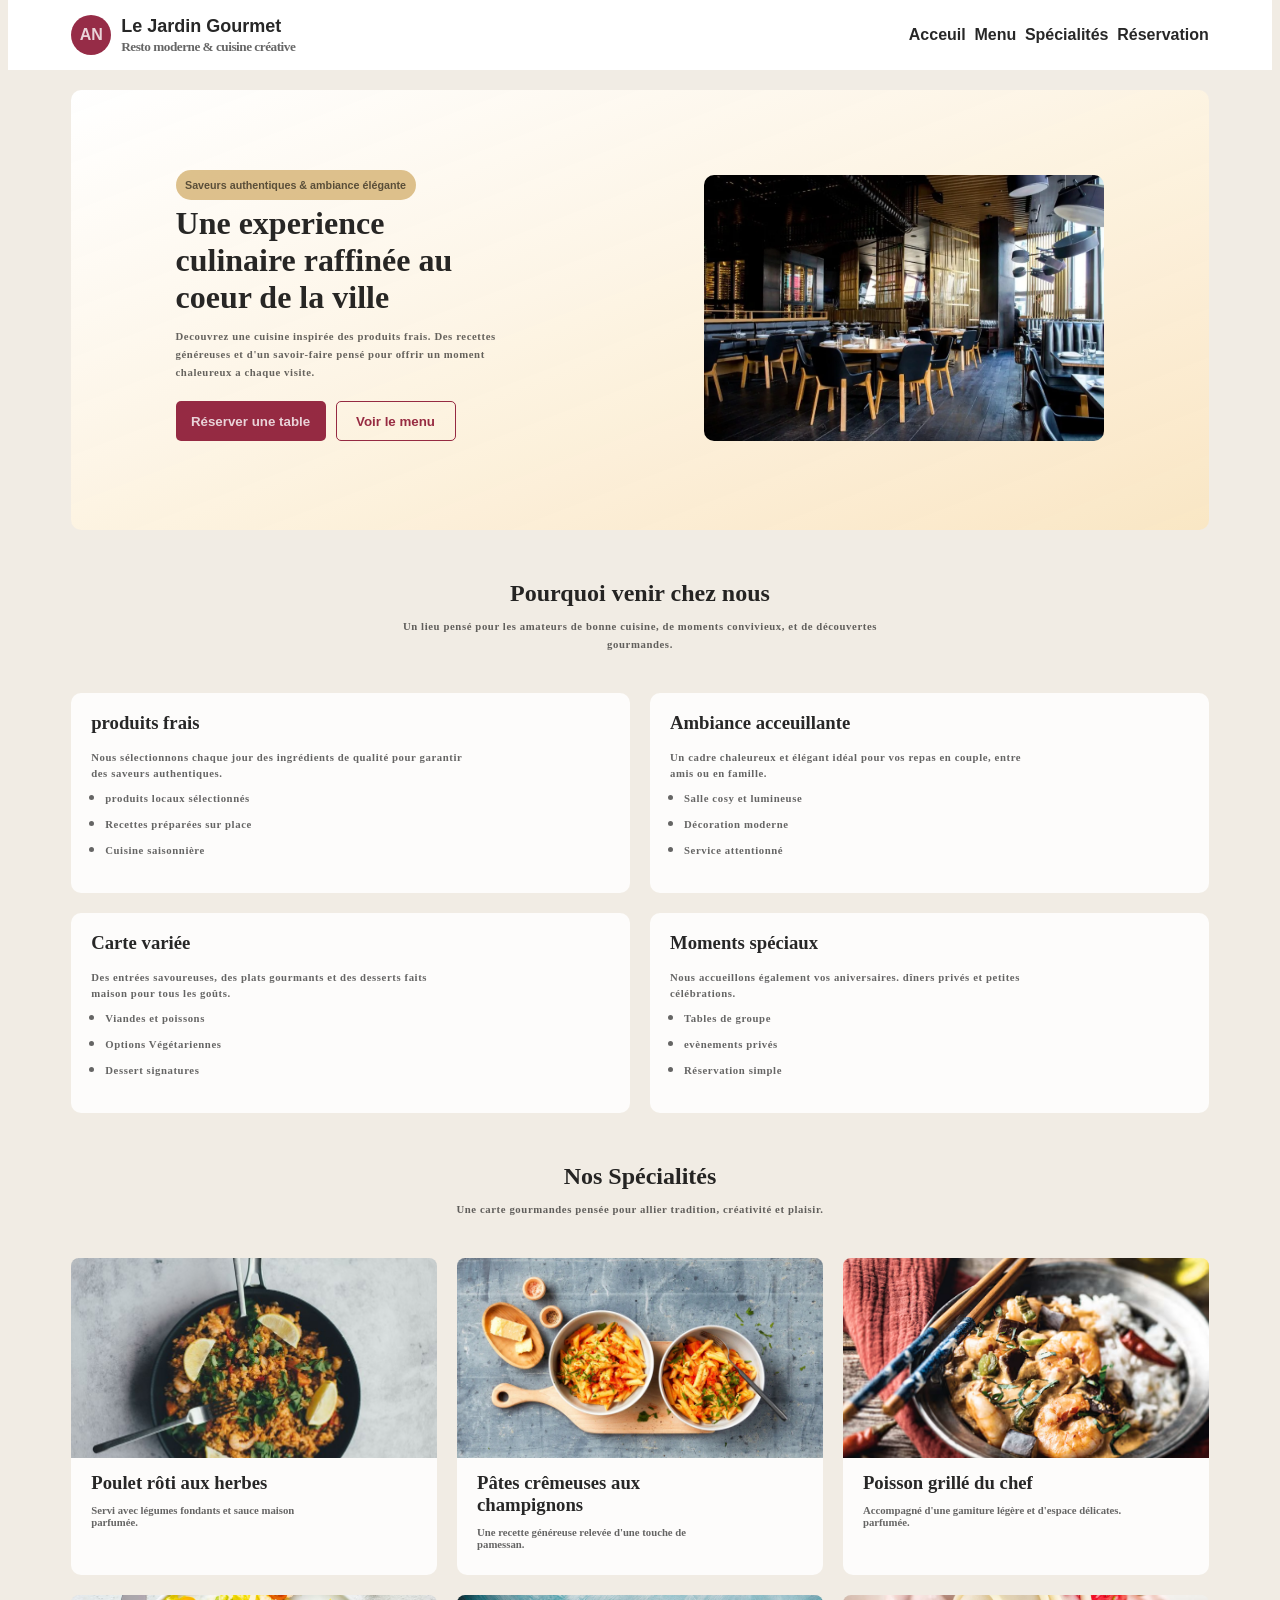
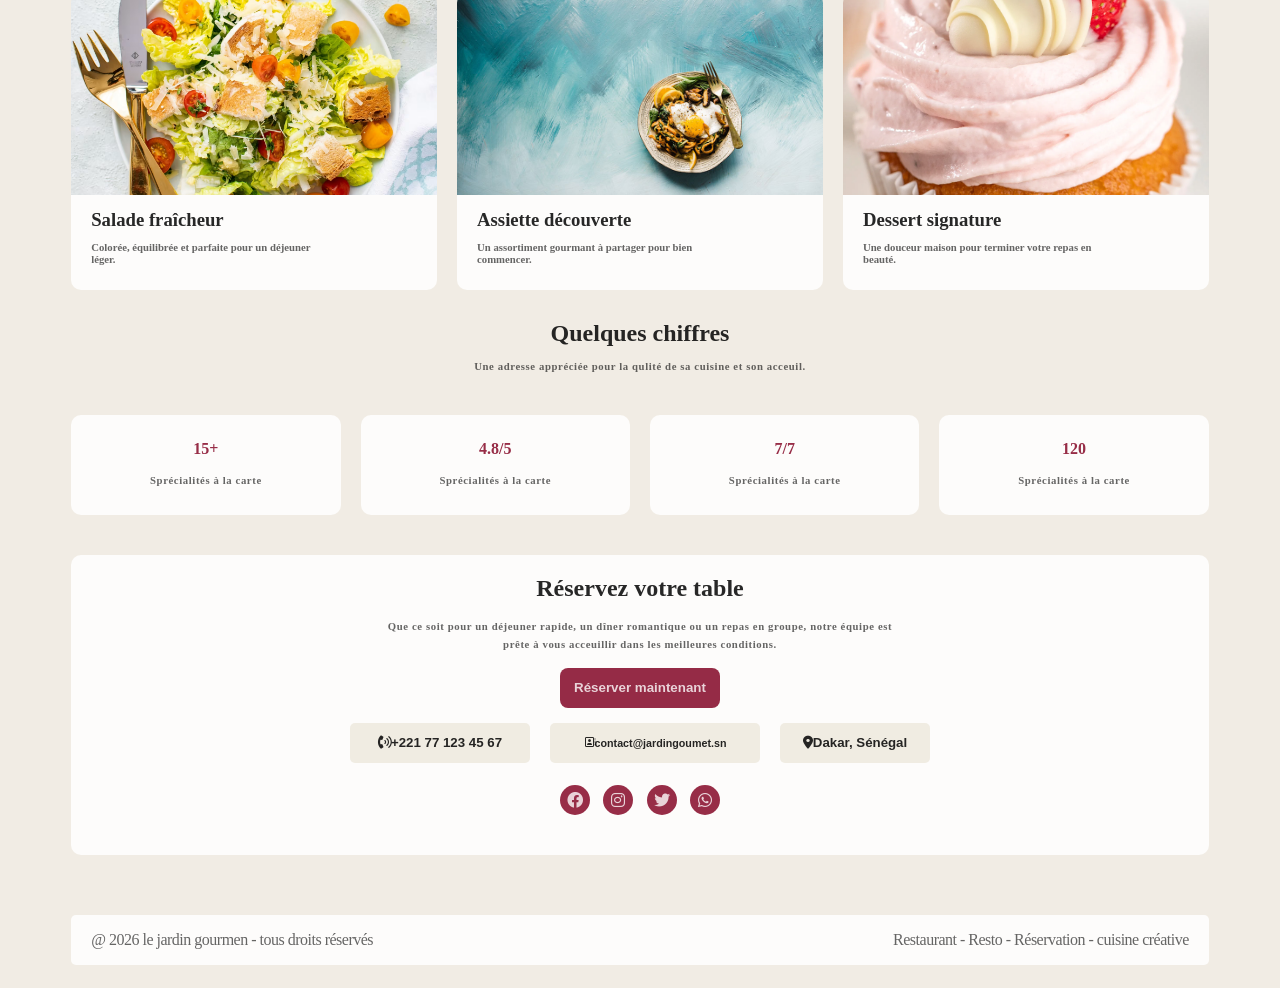
==== index.html @ 1af6edf1 "changement de nom de fichier à index" ====
<!DOCTYPE html>
<html lang="en">
<head>
    <meta charset="UTF-8">
    <meta name="viewport" content="width=device-width, initial-scale=1.0">
    <title>Document</title>
    <link rel="stylesheet" href="style.css">
    <link rel="stylesheet" href="https://cdnjs.cloudflare.com/ajax/libs/font-awesome/6.0.0/css/all.min.css">
</head>
<body class="dimension">
    <div class="continent">
        <header>
            <div class="logo">
                <div class="cercle">
                    AN
                </div>
                <div class="jardin">
                    <h1 class="grlogo">Le Jardin Gourmet</h1>
                    <h5 class="ptlogo">Resto moderne & cuisine créative</h5>
                </div>
            </div>
                <div class="somme4">
                    <div class="carre semiecrit">
                        <a href="#acceuilun" class="haut">Acceuil</a>
                    </div>
                    <div class="carre semiecrit">
                        <a href="#pourquoivenir" class="haut">Menu</a>
                    </div>
                    <div class="carre semiecrit">
                        <a href="#specialement" class="haut">Spécialités</a>
                    </div>
                    <div class="carre semiecrit">
                        <a href="#reservation" class="haut">Réservation</a>
                    </div>
                </div>
        </header>
    </div>
    <div class="lignedroite"></div>
    <div class="grandrec" id="acceuilun">
        <div class="experience">
            <h6 class="saveurs"> Saveurs authentiques & ambiance élégante </h6>
            <h1 class="culinaire">Une experience <br>culinaire raffinée au <br> coeur de la ville </h1>
            <h6 class="ptlogo Decouvrez">Decouvrez une cuisine inspirée des produits frais. Des recettes <br> généreuses et d'un savoir-faire pensé pour offrir un moment <br>chaleureux a chaque visite.</h6>
            <div class="button">
                <button id="table">Réserver une table</button>
                <button id="menu">Voir le menu</button>
            </div>
        </div>
        <div class="divimage1">
            <img src="/images/image1.webp" id="img1" alt="image1">
        </div>
    </div>
    <div class="petitrec">
        <h2 class="culinaire" id="pourquoivenir">Pourquoi venir chez nous</h2>
        <h6 class="ptlogo Decouvrez">Un lieu pensé pour les amateurs de bonne cuisine, de moments convivieux, et de découvertes <br> gourmandes.</h6>
    </div>
    <div class="tablegrid">
        <div class="recgrid">
            <h3 class="produits">produits frais</h3>
            <h6 class="nous Decouvrez ptlogo">Nous sélectionnons chaque jour des ingrédients de qualité pour garantir<br> des saveurs authentiques. </h6>
            <ul class="locaux Decouvrez ptlogo">
                <li><h6>produits locaux sélectionnés</h6></li>
                <li><h6>Recettes préparées sur place</h6></li>
                <li><h6>Cuisine saisonnière</h6></li>
            </ul>
        </div>
        <div class="recgrid">
            <h3 class="produits">Ambiance acceuillante</h3>
            <h6 class="nous Decouvrez ptlogo">Un cadre chaleureux et élégant idéal pour vos repas en couple, entre<br> amis ou en famille. </h6>
            <ul class="locaux Decouvrez ptlogo">
                <li><h6>Salle cosy et lumineuse</h6></li>
                <li><h6>Décoration moderne</h6></li>
                <li><h6>Service attentionné</h6></li>
            </ul>
        </div>
    </div>
    <div class="tablegrid recgrid2">
        <div class="recgrid">
            <h3 class="produits">Carte variée</h3>
            <h6 class="nous Decouvrez ptlogo">Des entrées savoureuses, des plats gourmants et des desserts faits<br> maison pour tous les goûts. </h6>
            <ul class="locaux Decouvrez ptlogo">
                <li><h6>Viandes et poissons</h6></li>
                <li><h6>Options Végétariennes</h6></li>
                <li><h6>Dessert signatures</h6></li>
            </ul>
        </div>
        <div class="recgrid">
            <h3 class="produits">Moments spéciaux</h3>
            <h6 class="nous Decouvrez ptlogo">Nous accueillons également vos aniversaires. dîners privés et petites<br> célébrations. </h6>
            <ul class="locaux Decouvrez ptlogo">
                <li><h6>Tables de groupe</h6></li>
                <li><h6>evènements privés</h6></li>
                <li><h6>Réservation simple</h6></li>
            </ul>
        </div>
    </div>
    <div class="petitrec" id="specialement">
        <h2 class="culinaire">Nos Spécialités</h2>
        <h6 class="ptlogo Decouvrez">Une carte gourmandes pensée pour allier tradition, créativité et plaisir.</h6>
    </div>
    <div class="troisgrid">
        <div class="rectrois">
            <div class="contientimage2">
                <img src="/images/image2.jpg" class="image2" alt="">
            </div>
            <div class="Poulet">
                <h3 id="roti">Poulet rôti aux herbes</h3>
                <h6 id="servi">Servi avec légumes fondants et sauce maison <br> parfumée.</h6>
            </div>
        </div>
        <div class="rectrois">
            <div class="contientimage2">
                <img src="/images/IMAGE3.webp" class="image2" alt="">
            </div>
            <div class="Poulet">
                <h3 id="roti">Pâtes crêmeuses aux <br> champignons</h3>
                <h6 id="servi">Une recette généreuse relevée d'une touche de <br> pamessan.</h6>
            </div>
        </div>
        <div class="rectrois">
            <div class="contientimage2">
                <img src="/images/image4.avif" class="image2" alt="">
            </div>
            <div class="Poulet">
                <h3 id="roti">Poisson grillé du chef</h3>
                <h6 id="servi">Accompagné d'une gamiture légère et d'espace délicates. <br> parfumée.</h6>
            </div>
        </div>
        <div class="rectrois">
            <div class="contientimage2">
                <img src="/images/image5.avif" class="image2" alt="">
            </div>
            <div class="Poulet">
                <h3 id="roti">Salade fraîcheur</h3>
                <h6 id="servi">Colorée, équilibrée et parfaite pour un déjeuner<br> léger.</h6>
            </div>
        </div>
        <div class="rectrois">
            <div class="contientimage2">
                <img src="/images/image6.jpg" class="image2" alt="">
            </div>
            <div class="Poulet">
                <h3 id="roti">Assiette découverte</h3>
                <h6 id="servi">Un assortiment gourmant à partager pour bien <br> commencer.</h6>
            </div>
        </div>
        <div class="rectrois">
            <div class="contientimage2">
                <img src="/images/image7.webp" class="image2" alt="">
            </div>
            <div class="Poulet">
                <h3 id="roti">Dessert signature</h3>
                <h6 id="servi">Une douceur maison pour terminer votre repas en <br> beauté.</h6>
            </div>
        </div>
    </div
    <div class="petitrec regle"></div>
    <div class="petitrec">
        <h2 class="culinaire">Quelques chiffres</h2>
        <h6 class="ptlogo Decouvrez">Une adresse appréciée pour la qulité de sa cuisine et son acceuil.</h6>
    </div>
    <div class="Squadriple">
        <div class="quadriple">
                <div class="quinze culinaire">15+</div>
                <div><h6 class="carte ptlogo Decouvrez">Sprécialités à la carte</h6></div>
        </div>
        <div class="quadriple">
            <div class="quinze culinaire">4.8/5</div>
            <div><h6 class="carte ptlogo Decouvrez">Sprécialités à la carte</h6></div>
        </div>
        <div class="quadriple">
            <div class="quinze culinaire">7/7</div>
            <div><h6 class="carte ptlogo Decouvrez">Sprécialités à la carte</h6></div>
        </div>
        <div class="quadriple">
            <div class="quinze culinaire">120</div>
            <div><h6 class="carte ptlogo Decouvrez">Sprécialités à la carte</h6></div>
        </div>
    </div>
    <div class="grandrec grandrecdeux" id="reservation">
        <div class="culinaire votre"><h2>Réservez votre table</h2></div>
        <div class="que ptlogo Decouvrez"><h6 class="que">Que ce soit pour un déjeuner rapide, un dîner romantique ou un repas en groupe, notre équipe est <br> prête à vous acceuillir dans les meilleures conditions.</h6></div>
        <div class="now"><button class="server">Réserver maintenant</button></div>
        <div class="senegal">
            <div class="tri">
                <h5 class="numero numeroun"><i class="fa-solid fa-phone-volume"></i> +221 77 123 45 67</h5></div>
            <div class="tri"><h6 class="numero que sn"> <i class="fa-regular fa-address-book"></i>contact@jardingoumet.sn</h6></div>
            <div class="tri"><h5 class="numero dakar"><i class="fa-solid fa-location-dot"></i> Dakar, Sénégal</h5></div>
        </div>
        <div class="div"></div>
    <div class="SQpts">
        <div class="pts cercle">
            <i class="fa-brands fa-facebook"></i>
        </div>
        <div class="pts cercle">
            <i class="fa-brands fa-instagram"></i>
        </div>
        <div class="pts cercle">
            <i class="fa-brands fa-twitter"></i>
        </div>
        <div class="pts cercle">
            <i class="fa-brands fa-whatsapp"></i>
        </div>
    </div>
    </div>
    <div class="grandrec bas que ptlogo">
        <div class="deuxmille">@ 2026 le jardin gourmen - tous droits réservés</div>
        <div class="tous">Restaurant - Resto - Réservation - cuisine créative </div>
    </div>
</body>
</html>
---- style.css ----
.continent{
  background-color: rgb(255, 255, 255);
  margin-top: -8px;
  width: auto;
}

html{
  scroll-behavior: smooth;
}


@media (max-width: 414px) {
  header{
    grid-template-columns: repeat(1,1fr)
  }
}

header {
    display: flex;
    justify-content: space-between;
    align-items: center;
    margin: auto;
    width: 90%;
    height: 70px;
}

.dimension{
  background-color: #e1d7c473;
}

.jardin{
  margin-top: 12px;
}

.cercle {
                  width: 40px;
                  height: 40px;
                  border-radius: 50%;
                  display: flex;
                  justify-content: center;
                  align-items: center;
                  background-color: #810121d3;
                  font-family: Arial, Helvetica, sans-serif;
                  color: rgba(255, 255, 255, 0.792);
                  font-weight: bold;
}

.logo{
  display: flex;
  justify-content: center;
  gap: 10px;
  align-items: center;
}

.grlogo{
  font-family: Arial, Helvetica, sans-serif;
  font-weight: bold;
  font-size: large;
  color: rgba(0, 0, 0, 0.847);
  margin-bottom: 0;
}

.ptlogo {
  margin-top: 2px;
  font-family: 'Times New Roman', Times, serif;
  color: rgba(0, 0, 0, 0.600);
  letter-spacing: -0.5px;
}

.semiecrit{
                  display: flex;
                  justify-content: center;
                  align-items: center;
                  font-family: Arial, Helvetica, sans-serif;
                  color: rgba(0, 0, 0, 0.847);
                  font-weight: bold;
}

.haut{
  color: rgba(0, 0, 0, 0.847);
  text-decoration: none;
}

.haut:hover{
  color: #810121d3;;
}

.somme4{
    width: 300px;
    display: flex;
    justify-content: space-between;
}

.carre{
    height: 15px;
    border-radius: 10px; 
}

.dimension{
  display: grid;
}

.grandrec{
   display: flex;
   justify-content: space-around;
   flex-direction: row;
   flex-wrap: wrap;
   align-items: center;
   height: auto;
   width: 90%;
   margin: 20px auto;
   border-radius: 10px;
   background:  linear-gradient(to bottom right, #ffffff, #fae6c2c0);
   background-size: 100% 100%;
   background-color: #fae6c2b6;
}

@media (max-width: 670px) {
  .grandrec{
    flex-direction: column;
  }
}

.saveurs{
  height: 30px;
  width: 240px;
  display: flex;
  justify-content: center;
  align-items: center;
  border-radius: 20px;
  background-color: #d9b97fe2;
  font-family:  Arial, Helvetica, sans-serif;
  color: rgba(0, 0, 0, 0.598);
  margin-bottom: 5px;
  margin-top: 0;
}

.button{
  display: flex;
  justify-content: space-between;
  width: 280px;
  margin-top: 0;
}

#table{
  height: 40px;
  width: 150px;
  border-radius: 5px;
  border: none;
  background-color: #810121d3;
  color: rgba(255, 255, 255, 0.792);
  font-weight: bold;
}

#menu{
  height: 40px;
  width: 120px;
  border-radius: 5px;
  border: 1px solid #810121d3;
  color: #810121d3;
  font-weight: bold;
  background-color: rgba(154, 154, 154, 0);
}

.Decouvrez{
  margin-top: -10px;
  line-height: 18px;
  letter-spacing: 0.6px;
  margin-bottom: 20px;
}
.experience{
  max-height: auto;
  height: 350px;
  max-width: 600px;
  margin-bottom: 10px;
  margin-top: 10px;
  padding-top: 70px;
}

.culinaire{
  font-family:Cambria, Cochin, Georgia, Times, 'Times New Roman', serif;
  font-weight: bold;
  font-size: 10-large ;
  color: rgba(0, 0, 0, 0.847);
  margin-top: 0;
}

#img1{
  height: auto;
  max-width: 400px;
  border-radius: 10px;
  margin-bottom: 30px;
  margin-top: 30px;
}

.petitrec{
  max-width: 600px;
  max-height: 400px;
  text-align: center;
  margin: 30px auto 20px;
}
.locaux{
  padding-left: 14px;
  line-height: 0;
  margin-top: -9px;
}

.nous{
  line-height: 1.5;
  margin: 0;
  margin-bottom: 0;
}

.produits{
  margin-bottom: 15px;
  color: rgba(0, 0, 0, 0.847);
  font-family:Cambria, Cochin, Georgia, Times, 'Times New Roman', serif;
  font-weight: bold;
}

.tablegrid{
  display: grid;
  grid-template-columns: repeat(2,1fr);
  width: 90%;
  gap: 20px;
  margin: auto;
}

.recgrid{
  max-height: 600px;
  height: 200px;
  border-radius: 10px;
  background-color: rgba(255, 255, 255, 0.858);
  padding-left: 20px;
}

.recgrid2{
  margin: 20px auto;
}

@media (max-width: 414px) {
  .tablegrid{
    grid-template-columns: repeat(1,1fr)
  }
}

.rectrois{
  display: inline-block;
}

.image2{
  max-height: 600px;
  height: 200px;
  width: 100%;
  border-top-left-radius: 8px;
  border-top-right-radius: 8px;
  object-fit: cover;
  object-position: center;
}

.Poulet{
  margin-left: 20px;
}

#roti{
  margin-top: 10px;
  margin-bottom: 0;
  color: rgba(0, 0, 0, 0.847);
  font-family:Cambria, Cochin, Georgia, Times, 'Times New Roman', serif;
  font-weight: bold;
}

#servi{
  margin-top: 10px;
  font-family: 'Times New Roman', Times, serif;
  color: rgba(0, 0, 0, 0.600);
}

.troisgrid {
  display: grid;
  grid-template-columns: repeat(3,1fr);
  width: 90%;
  margin: auto;
  gap: 20px;
}

.rectrois{
  max-height: 600px;
  height: auto;
  border-radius: 10px;
  background-color: rgba(255, 255, 255, 0.858);
}

.carte{
  margin: 0;
}

.quinze{
  margin-bottom: 13px;
  color: #810121d3;
}

@media (max-width: 414px) {
  .troisgrid{
    grid-template-columns: repeat(1,1fr)
  }
}

.Squadriple{
  display: grid;
  grid-template-columns: repeat(4,1fr);
  gap: 20px;
  width: 90%;
  margin: auto;
}

.quadriple{
  height: 100px;
  border-radius: 10px;
  text-align: center;
  background-color: rgba(255, 255, 255, 0.858);
  display: flex;
  flex-direction: column;
  justify-content: center;
}

.grandrecdeux {
  height: 300px;
  margin: 40px auto ;
  background: none;
  background-color: rgba(255, 255, 255, 0.858);
  display: block;
  text-align: center;
  flex-direction: row;
  flex-wrap: wrap;
}

.tri{
  display: flex;
  justify-content: space-around ;
}

.que{
  margin-bottom: 15px;
}

.now{
  margin-top: 0;
}

.server{
  height: 40px;
  width: 160px;
  border-radius: 8px;
  border: none;
  background-color: #810121d3;
  color: rgba(255, 255, 255, 0.792);
  font-weight: bold;
  font-family: Arial, Helvetica, sans-serif;
}

.votre{
  margin-bottom: 0;
}

.senegal{
  display: flex;
  margin-top: 15px;
  gap: 20px;
  justify-content: center;
}

.numero{
  border-radius: 5px;
  height: 40px;
  display: flex;
  align-items: center;
  justify-content: center;
  width: 180px;
  color: rgba(0, 0, 0, 0.847);
  font-weight: bold;
  font-family: Arial, Helvetica, sans-serif;
  background-color: #e1d7c473;
  margin-top: 0;
}

.numeroun{
  width: 180px;
  font-family: Arial, Helvetica, sans-serif;
}

.sn{
  width: 210px;
  font-family: Arial, Helvetica, sans-serif;
}

.dakar{
  width: 150px;
}

.regle{
  margin: 40px auto 20px;
}

.SQpts{
  display: flex;
  justify-content: space-between;
  gap: 10px;
  margin: auto;
  width: 160px;
}

.pts{
  width: 30px;
  height: 30px;
  border-radius: 50%;
}

.bas{
  height: 50px;
  border-radius: 5px;
  display: flex;
  justify-content: space-between;
  background: none;
  background-color: rgba(255, 255, 255, 0.858);

}

.deuxmille{
  padding-left: 20px;
}

.tous{
  padding-right: 20px;
}
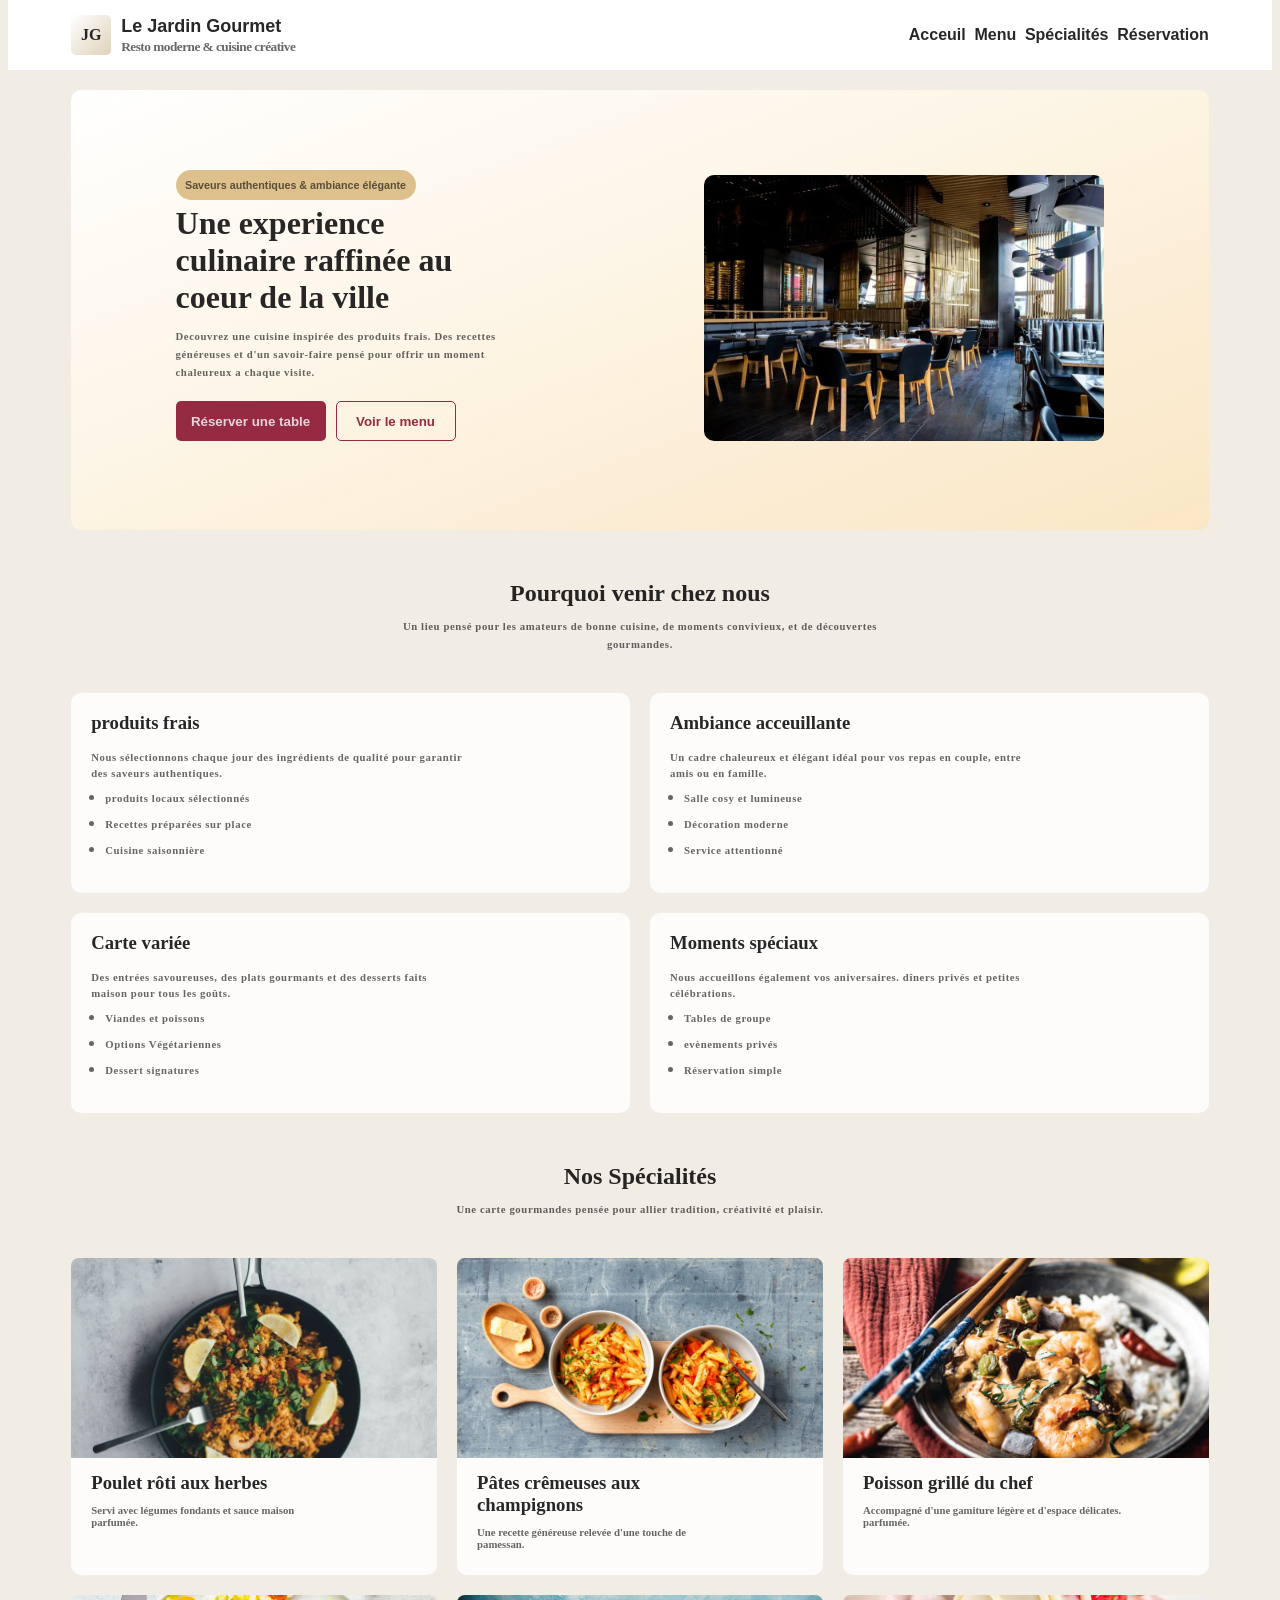
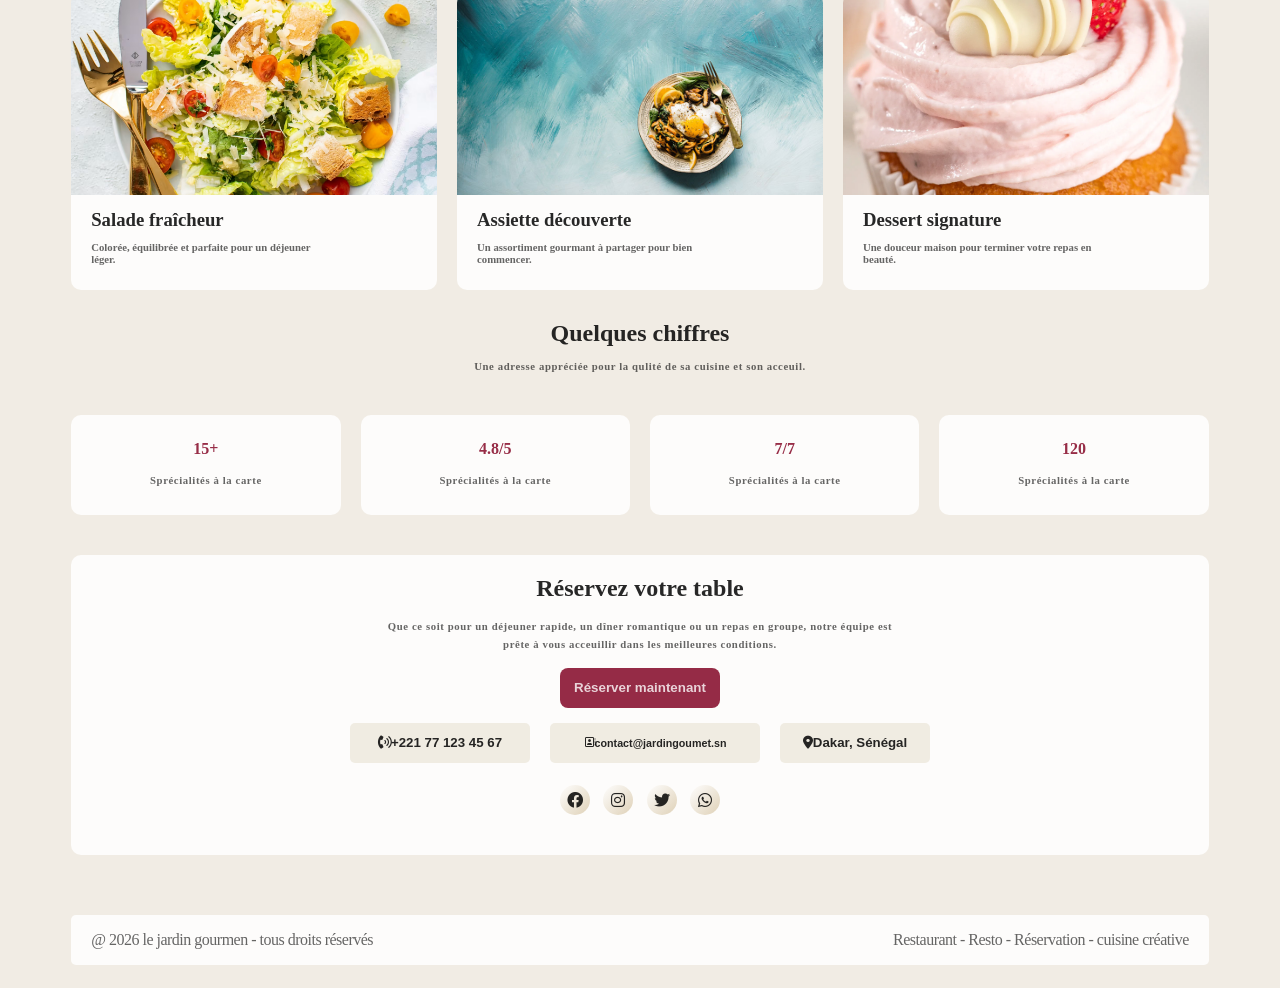
==== commit d8cd81a2: "midification" ====
--- a/index.html
+++ b/index.html
@@ -12,7 +12,7 @@
         <header>
             <div class="logo">
                 <div class="cercle">
-                    AN
+                    JG
                 </div>
                 <div class="jardin">
                     <h1 class="grlogo">Le Jardin Gourmet</h1>
@@ -47,7 +47,7 @@
             </div>
         </div>
         <div class="divimage1">
-            <img src="/images/image1.webp" id="img1" alt="image1">
+            <img src="images/image1.webp" id="img1" alt="image1">
         </div>
     </div>
     <div class="petitrec">
--- a/style.css
+++ b/style.css
@@ -35,13 +35,12 @@
 .cercle {
                   width: 40px;
                   height: 40px;
-                  border-radius: 50%;
+                  border-radius: 5px;
                   display: flex;
                   justify-content: center;
                   align-items: center;
-                  background-color: #810121d3;
-                  font-family: Arial, Helvetica, sans-serif;
-                  color: rgba(255, 255, 255, 0.792);
+                  background:  linear-gradient(to bottom right, #ffffffb6, #d5c3a1c0);
+                  color: rgba(0, 0, 0, 0.849);
                   font-weight: bold;
 }
 
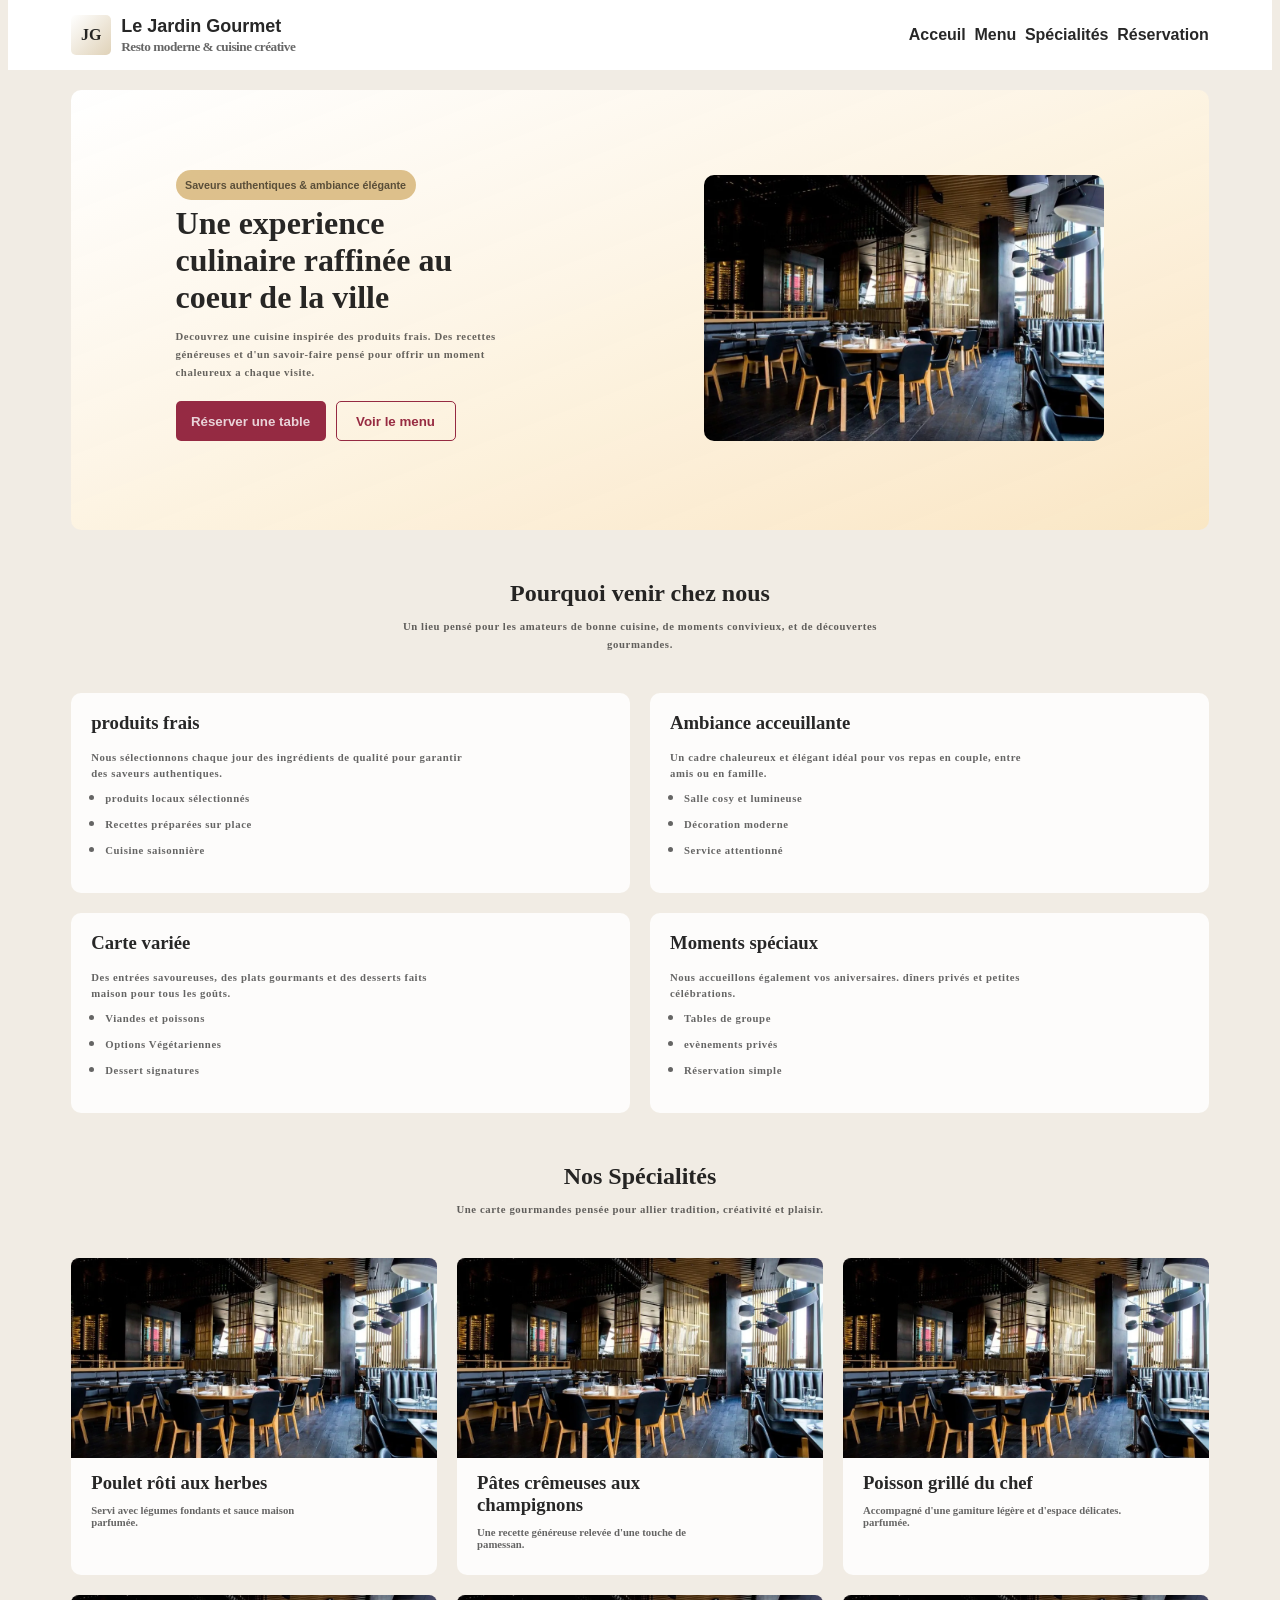
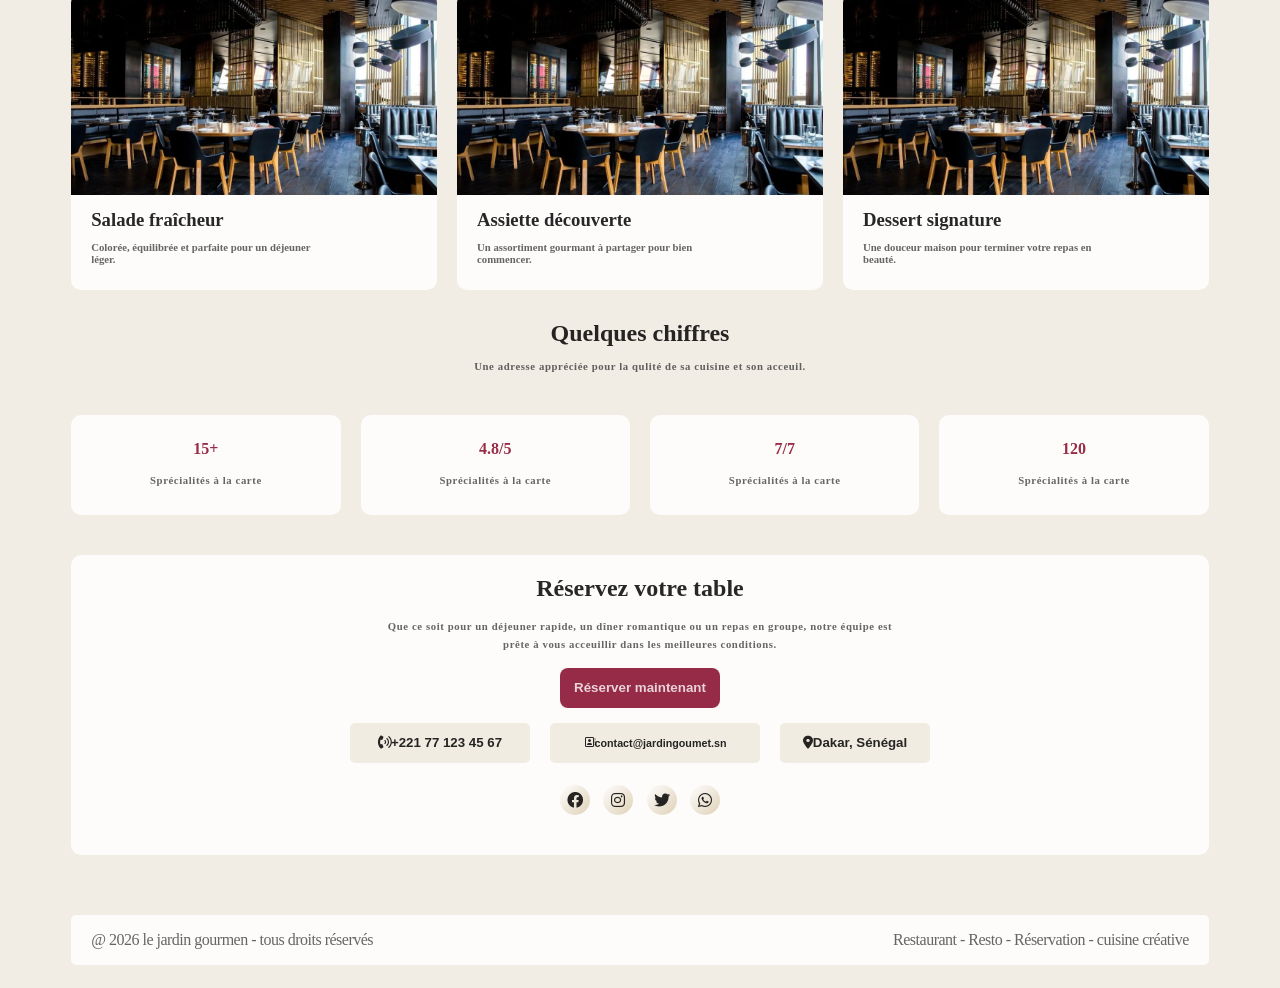
==== commit d5a434b1: "modifiction recente source image" ====
--- a/index.html
+++ b/index.html
@@ -101,7 +101,7 @@
     <div class="troisgrid">
         <div class="rectrois">
             <div class="contientimage2">
-                <img src="/images/image2.jpg" class="image2" alt="">
+                <img src="/images/image1.webp" class="image2" alt="">
             </div>
             <div class="Poulet">
                 <h3 id="roti">Poulet rôti aux herbes</h3>
@@ -110,7 +110,7 @@
         </div>
         <div class="rectrois">
             <div class="contientimage2">
-                <img src="/images/IMAGE3.webp" class="image2" alt="">
+                <img src="/images/image1.webp" class="image2" alt="">
             </div>
             <div class="Poulet">
                 <h3 id="roti">Pâtes crêmeuses aux <br> champignons</h3>
@@ -119,7 +119,7 @@
         </div>
         <div class="rectrois">
             <div class="contientimage2">
-                <img src="/images/image4.avif" class="image2" alt="">
+                <img src="/images/image1.webp" class="image2" alt="">
             </div>
             <div class="Poulet">
                 <h3 id="roti">Poisson grillé du chef</h3>
@@ -128,7 +128,7 @@
         </div>
         <div class="rectrois">
             <div class="contientimage2">
-                <img src="/images/image5.avif" class="image2" alt="">
+                <img src="/images/image1.webp" class="image2" alt="">
             </div>
             <div class="Poulet">
                 <h3 id="roti">Salade fraîcheur</h3>
@@ -137,7 +137,7 @@
         </div>
         <div class="rectrois">
             <div class="contientimage2">
-                <img src="/images/image6.jpg" class="image2" alt="">
+                <img src="/images/image1.webp" class="image2" alt="">
             </div>
             <div class="Poulet">
                 <h3 id="roti">Assiette découverte</h3>
@@ -146,7 +146,7 @@
         </div>
         <div class="rectrois">
             <div class="contientimage2">
-                <img src="/images/image7.webp" class="image2" alt="">
+                <img src="/images/image1.webp" class="image2" alt="">
             </div>
             <div class="Poulet">
                 <h3 id="roti">Dessert signature</h3>
